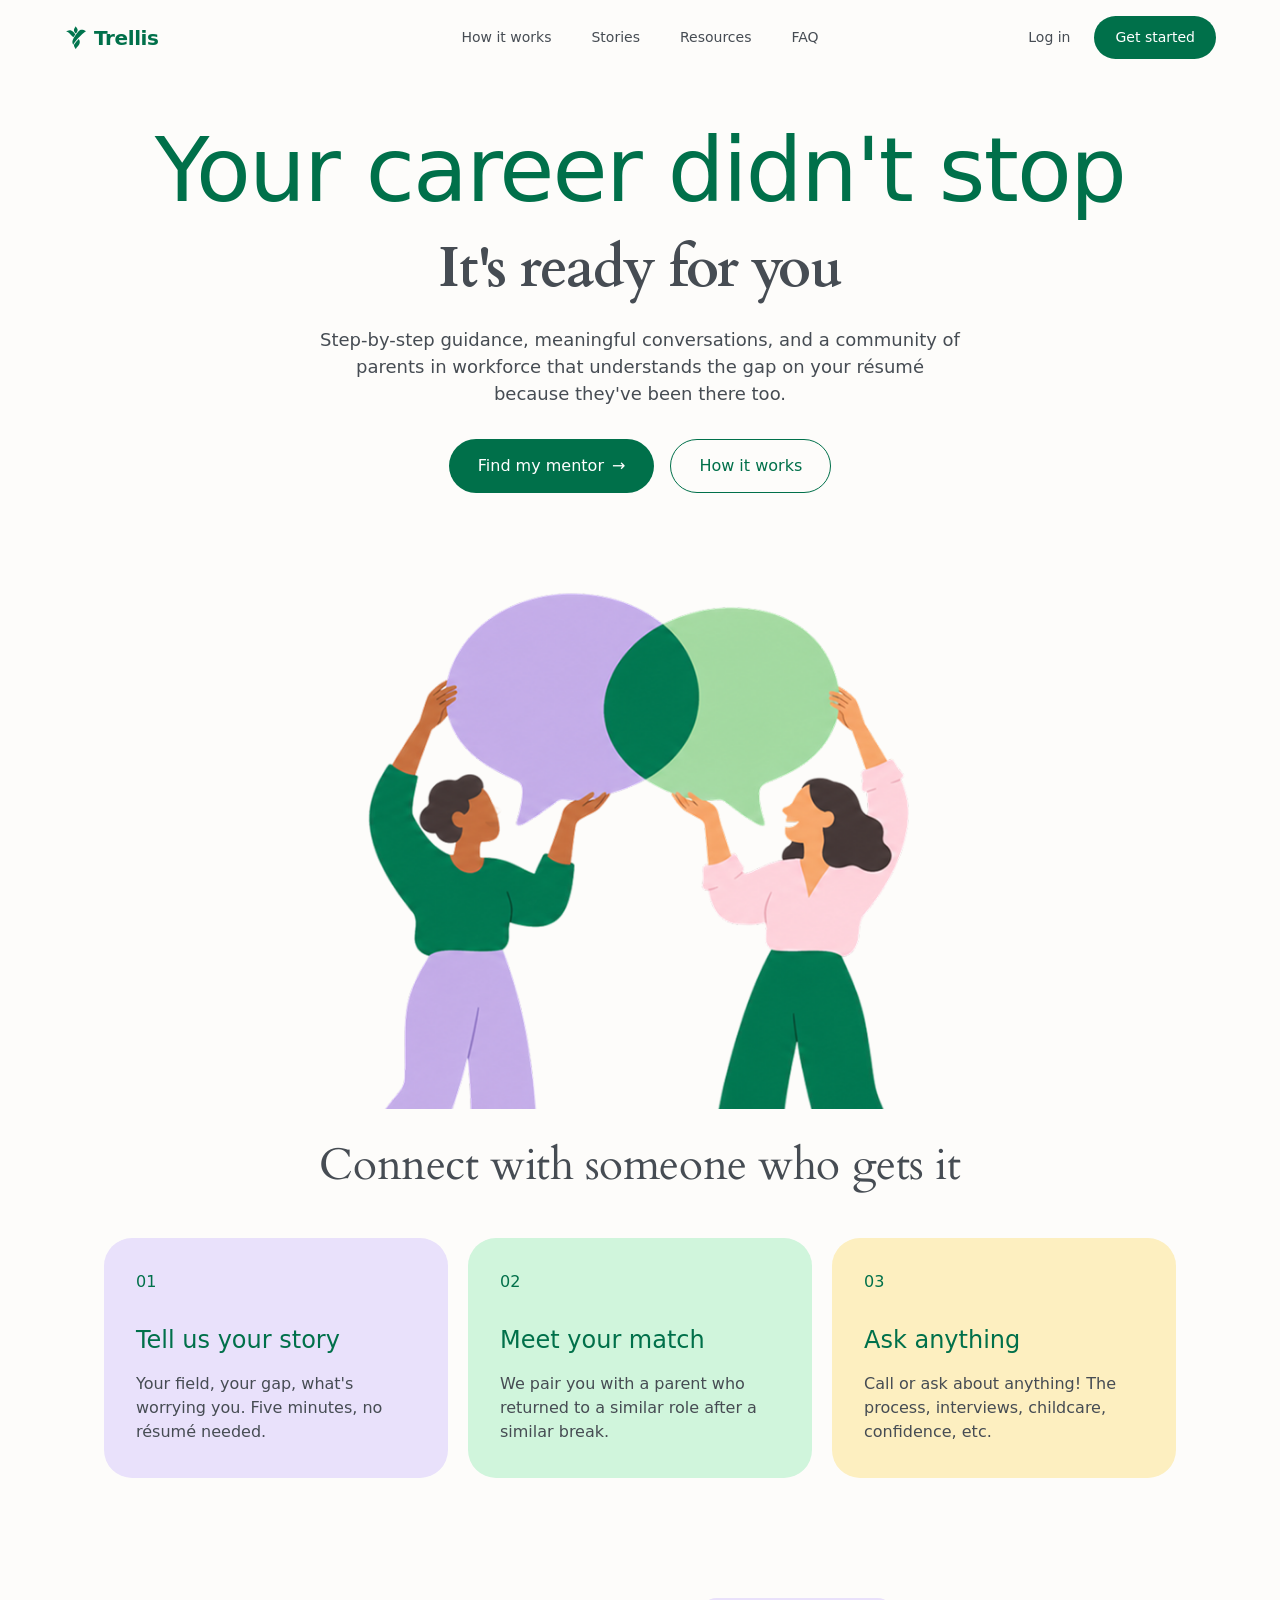
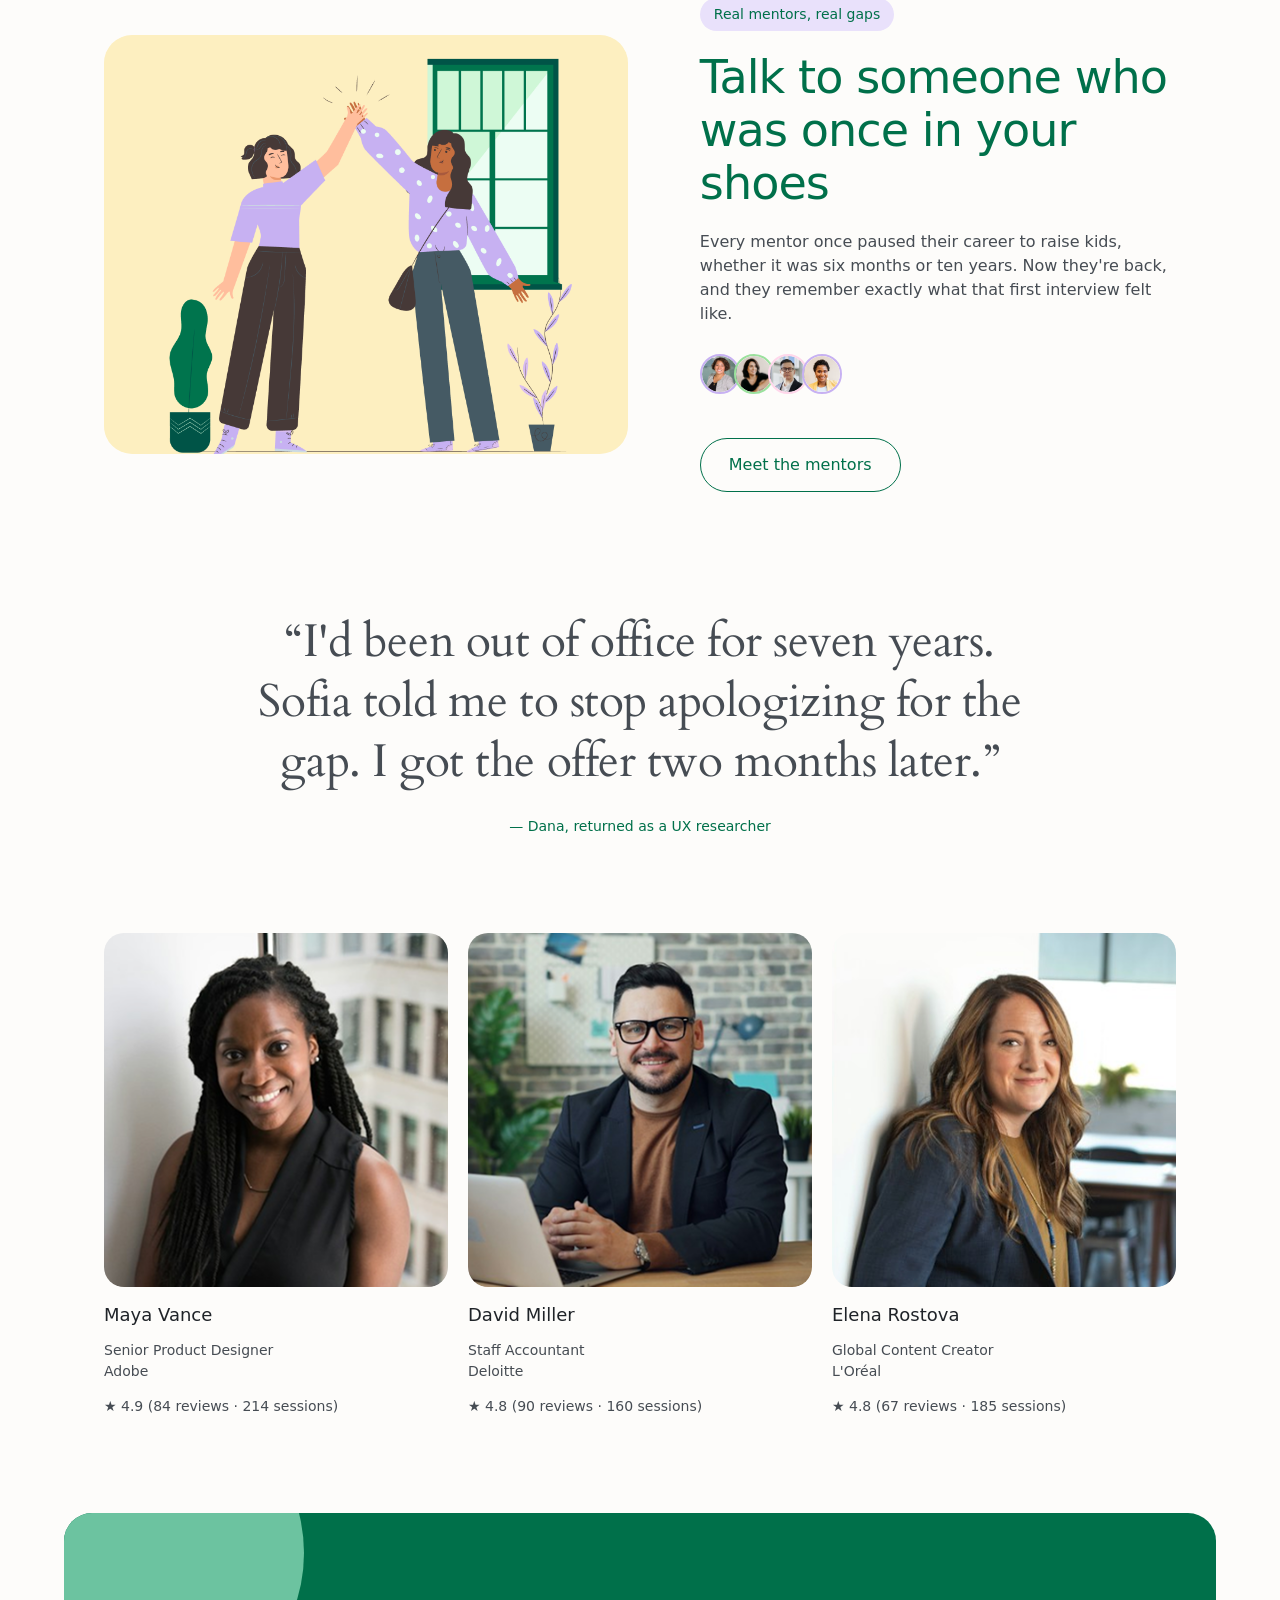
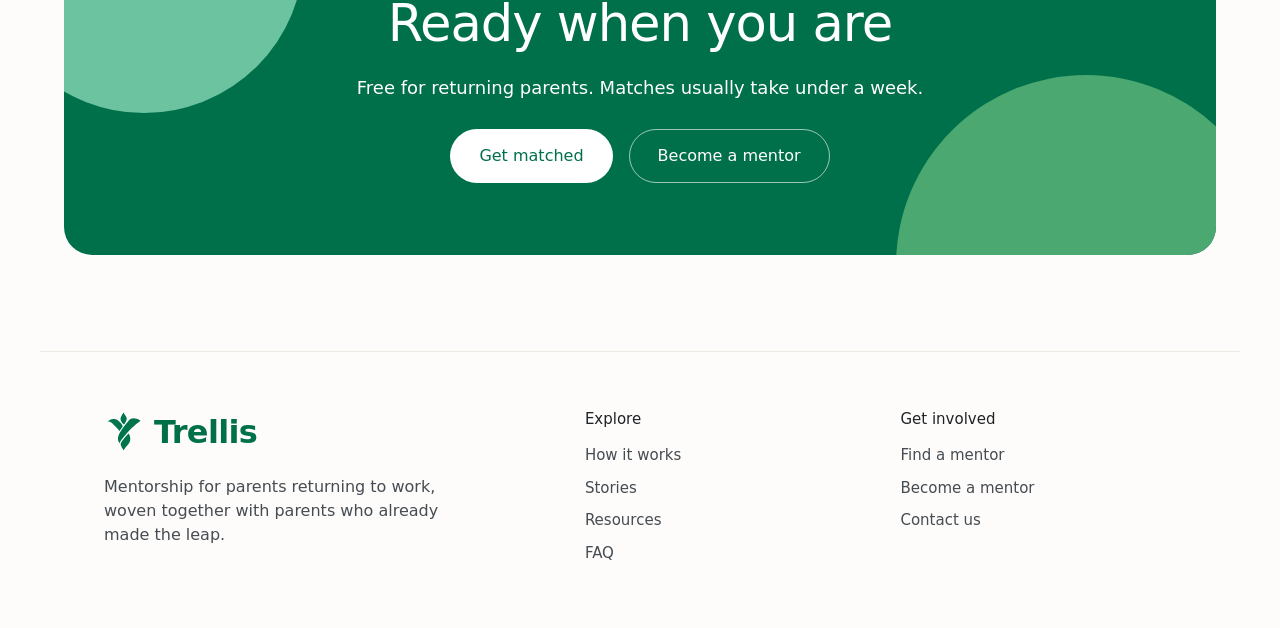
==== index.html @ afc4053a "transferring figma to CODE" ====
<!DOCTYPE html>
<html lang="en">
<head>
  <meta charset="utf-8">
  <meta name="viewport" content="width=device-width, initial-scale=1">
  <title>Trellis: Mentorship for parents returning to work</title>
  <link rel="preconnect" href="https://fonts.googleapis.com">
  <link rel="preconnect" href="https://fonts.gstatic.com" crossorigin>
  <link href="https://fonts.googleapis.com/css2?family=Cardo:wght@400;700&family=Google+Sans+Flex:wght@400;500;600&display=swap" rel="stylesheet">
  <link rel="stylesheet" href="style.css">
</head>
<body>

<header class="nav">
  <a class="logo" href="index.html"><img src="images/logo.svg" alt="" width="24" height="24">Trellis</a>
  <nav class="nav-links" aria-label="Primary">
    <a href="how-it-works.html">How it works</a>
    <a href="stories.html">Stories</a>
    <a href="resources.html">Resources</a>
    <a href="faq.html">FAQ</a>
  </nav>
  <div class="nav-actions">
    <a href="signup.html">Log in</a>
    <a class="btn btn-sm btn-primary" href="signup.html">Get started</a>
  </div>
</header>

<main id="top">
  <!-- Hero -->
  <section class="hero">
    <h1>Your career didn't stop <span class="serif">It's ready for you</span></h1>
    <p class="lede">Step-by-step guidance, meaningful conversations, and a community of parents in workforce that understands the gap on your résumé because they've been there too.</p>
    <div class="btn-row">
      <a class="btn btn-primary">Find my mentor <span aria-hidden="true">→</span></a>
      <a class="btn btn-outline">How it works</a>
    </div>
    <img class="hero-art" src="images/hero-illustration.png" alt="Two women holding overlapping speech bubbles">
  </section>

  <!-- Steps -->
  <section class="steps" id="how-it-works">
    <h2 class="serif section-title">Connect with someone who gets it</h2>
    <div class="card-grid">
      <article class="step step-lavender">
        <span class="step-num">01</span>
        <h3>Tell us your story</h3>
        <p>Your field, your gap, what's worrying you. Five minutes, no résumé needed.</p>
      </article>
      <article class="step step-mint">
        <span class="step-num">02</span>
        <h3>Meet your match</h3>
        <p>We pair you with a parent who returned to a similar role after a similar break.</p>
      </article>
      <article class="step step-yellow">
        <span class="step-num">03</span>
        <h3>Ask anything</h3>
        <p>Call or ask about anything! The process, interviews, childcare, confidence, etc.</p>
      </article>
    </div>
  </section>

  <!-- Feature split -->
  <section class="split">
    <div class="split-art">
      <img src="images/mentors-illustration.png" alt="Two women high-fiving next to a window">
    </div>
    <div class="split-copy">
      <span class="chip">Real mentors, real gaps</span>
      <h2>Talk to someone who was once in your shoes</h2>
      <p>Every mentor once paused their career to raise kids, whether it was six months or ten years. Now they're back, and they remember exactly what that first interview felt like.</p>
      <div class="avatars" aria-hidden="true">
        <img src="images/avatar-1.svg" alt=""><img src="images/avatar-2.svg" alt=""><img src="images/avatar-3.svg" alt=""><img src="images/avatar-4.svg" alt="">
      </div>
      <a class="btn btn-outline" href="#mentors">Meet the mentors</a>
    </div>
  </section>

  <!-- Quote -->
  <section class="quote" id="stories">
    <blockquote class="serif">“I'd been out of office for seven years. Sofia told me to stop apologizing for the gap. I got the offer two months later.”</blockquote>
    <p class="quote-by">— Dana, returned as a UX researcher</p>
  </section>

  <!-- Mentors -->
  <section class="mentors" id="mentors">
    <article class="mentor">
      <img src="images/mentor-maya.png" alt="Maya Vance">
      <h3>Maya Vance</h3>
      <p class="role">Senior Product Designer<br>Adobe</p>
      <p class="rating">★ 4.9 (84 reviews · 214 sessions)</p>
    </article>
    <article class="mentor">
      <img src="images/mentor-david.png" alt="David Miller">
      <h3>David Miller</h3>
      <p class="role">Staff Accountant<br>Deloitte</p>
      <p class="rating">★ 4.8 (90 reviews · 160 sessions)</p>
    </article>
    <article class="mentor">
      <img src="images/mentor-elena.png" alt="Elena Rostova">
      <h3>Elena Rostova</h3>
      <p class="role">Global Content Creator<br>L'Oréal</p>
      <p class="rating">★ 4.8 (67 reviews · 185 sessions)</p>
    </article>
  </section>

  <!-- CTA -->
  <section class="cta" id="get-started">
    <h2>Ready when you are</h2>
    <p>Free for returning parents. Matches usually take under a week.</p>
    <div class="btn-row">
      <a class="btn btn-white" href="signup.html">Get matched</a>
      <a class="btn btn-ghost" href="signup.html">Become a mentor</a>
    </div>
  </section>
</main>

<footer class="footer">
  <div class="footer-brand">
    <a class="logo logo-lg" href="#top"><img src="images/logo.svg" alt="" width="40" height="40">Trellis</a>
    <p>Mentorship for parents returning to work, woven together with parents who already made the leap.</p>
  </div>
  <nav class="footer-col" aria-label="Explore">
    <h4>Explore</h4>
    <a href="how-it-works.html">How it works</a>
    <a href="stories.html">Stories</a>
    <a href="resources.html">Resources</a>
    <a href="faq.html">FAQ</a>
  </nav>
  <nav class="footer-col" aria-label="Get involved">
    <h4>Get involved</h4>
    <a href="signup.html">Find a mentor</a>
    <a href="signup.html">Become a mentor</a>
    <a href="mailto:kriuprety@gmail.com">Contact us</a>
  </nav>
</footer>

</body>
</html>
---- style.css ----
:root {
    --bg: #fdfcfa;
    --green: #00704a;
    --green-dark: #00583b;
    --green-light: #6cc3a0;
    --green-mid: #4aa870;
    --green-lightest: #9BE19D;
    --text: #464c53;
    --text-strong: #1f2328;
    --lavender: #e9e1fb;
    --purple: #C7B1F2;
    --pink: #FFD7EB;
    --lavender-text: #4b3a8f;
    --mint: #d0f5dc;
    --yellow: #fdefc0;
    --radius-card: 28px;
    --radius-pill: 999px;
    --max: 1200px;
    --pad: clamp(20px, 5vw, 64px);
    --font-sans: "Google Sans Flex", "Google Sans", system-ui, sans-serif;
    --font-serif: Cardo, Georgia, serif;
  }
  
  *, *::before, *::after { box-sizing: border-box; }
  html { scroll-behavior: smooth; }
  body { margin: 0; background: var(--bg); color: var(--text); font-family: var(--font-sans); line-height: 1.5; }
  img { max-width: 100%; display: block; }
  h1, h2, h3, h4, p { margin: 0; }
  a { color: inherit; text-decoration: none; }
  a:focus-visible { outline: 3px solid var(--green-light); outline-offset: 3px; }
  .serif { font-family: var(--font-serif); font-weight: 700; }
  
  /* ---------- Buttons ---------- */
  .btn { display: inline-flex; align-items: center; gap: 8px; padding: 14px 28px; border-radius: var(--radius-pill); border: 1.5px solid transparent; font-size: 16px; font-weight: 500; transition: background .2s, color .2s; }
  .btn-sm { padding: 10px 20px; font-size: 14px; }
  .btn-primary { background: var(--green); color: #fff; }
  .btn-primary:hover { background: var(--green-dark); }
  .btn-outline { border-color: var(--green); color: var(--green); }
  .btn-outline:hover { background: var(--green); color: #fff; }
  .btn-white { background: #fff; color: var(--green); }
  .btn-ghost { border-color: rgba(255,255,255,.6); color: #fff; }
  .btn-ghost:hover { background: rgba(255,255,255,.12); }
  .btn-row { display: flex; gap: 16px; justify-content: center; flex-wrap: wrap; }
  
  /* ---------- Nav ---------- */
  .nav { display: grid; grid-template-columns: 1fr auto 1fr; align-items: center; padding: 16px var(--pad); font-size: 14px; }
  .logo { display: inline-flex; align-items: center; gap: 6px; color: var(--green); font-weight: 600; font-size: 20px; letter-spacing: -.02em; }
  .logo-lg { font-size: 32px; gap: 10px; }
  .nav-links { display: flex; gap: 40px; }
  .nav-actions { display: flex; align-items: center; gap: 24px; justify-self: end; }
  
  /* ---------- Hero ---------- */
  .hero { max-width: var(--max); margin: 0 auto; padding: 48px var(--pad) 0; text-align: center; }
  .hero h1 { display: flex; flex-direction: column; align-items: center; font-weight: 500; font-size: clamp(44px, 7vw, 101px); line-height: 1.05; letter-spacing: -.02em; color: var(--green); }
  .hero h1 .serif { font-size: clamp(32px, 4.4vw, 63px); letter-spacing: -.022em; color: var(--text); margin-top: 8px; margin-top: 2%; }
  .lede { max-width: 640px; margin: 28px auto 32px; font-size: 18px; }
  .hero-art { width: min(100%, 560px); aspect-ratio: 1 / 1; margin: 56px auto 0; background: transparent; }
  
  /* ---------- Steps ---------- */
  .steps { max-width: var(--max); margin: 0 auto; padding: 24px var(--pad) 0; }
  .section-title { text-align: center; font-weight: 400; font-size: clamp(28px, 3.4vw, 44px); letter-spacing: -.01em; margin-bottom: 40px; }
  .card-grid { display: grid; grid-template-columns: repeat(3, 1fr); gap: 20px; }
  .step { padding: 32px; border-radius: var(--radius-card); min-height: 240px; display: flex; flex-direction: column; }
  .step-num { color: var(--green); font-size: 16px; }
  .step h3 { margin: 28px 0 14px; font-size: 24px; font-weight: 500; color: var(--green); }
  .step p { max-width: 32ch; }
  .step-lavender { background: var(--lavender); }
  .step-mint { background: var(--mint); }
  .step-yellow { background: var(--yellow); }
  
  /* ---------- Split feature ---------- */
  .split { max-width: var(--max); margin: 120px auto 0; padding: 0 var(--pad); display: grid; grid-template-columns: 1.1fr 1fr; gap: 72px; align-items: center; }
  .split-art img { width: 100%; aspect-ratio: 1 / 0.8; object-fit: cover; border-radius: var(--radius-card); background: var(--yellow); }
  .split-copy { display: flex; flex-direction: column; align-items: flex-start; gap: 20px; }
  .chip { padding: 6px 14px; border-radius: var(--radius-pill); background: var(--lavender); color: var(--green); font-size: 14px; }
  .split-copy h2 { font-size: clamp(32px, 3.6vw, 48px); font-weight: 500; line-height: 1.15; letter-spacing: -.02em; color: var(--green); }
  .avatars { display: flex; margin: 8px 0 24px; }
  .avatars img { width: 40px; height: 40px; 
     object-fit: cover; margin-left: -6px; }
  .avatars img:first-child { margin-left: 0; }
  .avatars img[src="images/avatar-1.svg"]  {
    border-radius: 50%; border: 2px solid var(--purple);
  }

  .avatars img[src="images/avatar-2.svg"]  {
    border-radius: 50%; border: 2px solid var(--green-lightest);
  }
  

  .avatars img[src="images/avatar-3.svg"]  {
    border-radius: 50%; border: 2px solid var(--pink);
  }
  

  .avatars img[src="images/avatar-4.svg"]  {
    border-radius: 50%; border: 2px solid var(--purple);
  }
  
  
  /* ---------- Quote ---------- */
  .quote { max-width: 900px; margin: 120px auto 0; padding: 0 var(--pad); text-align: center; }
  .quote blockquote { margin: 0; font-weight: 400; font-size: clamp(28px, 3.6vw, 48px); line-height: 1.3; letter-spacing: -.01em; color: var(--text); }
  .quote-by { margin-top: 24px; font-size: 14px; color: var(--green); }
  
  /* ---------- Mentors ---------- */
  .mentors { max-width: var(--max); margin: 96px auto 0; padding: 0 var(--pad); display: grid; grid-template-columns: repeat(3, 1fr); gap: 20px; }
  .mentor img { width: 100%; aspect-ratio: 1 / 1.03; object-fit: cover; border-radius: 20px; margin-bottom: 14px; }
  .mentor h3 { font-size: 18px; font-weight: 500; color: var(--text-strong); }
  .role { margin-top: 12px; font-size: 14px; }
  .rating { margin-top: 14px; font-size: 14px; }
  
  /* ---------- CTA ---------- */
  .cta { position: relative; overflow: hidden; max-width: calc(var(--max) - 0px); margin: 96px auto 0; width: calc(100% - 2 * var(--pad)); padding: 72px 24px; border-radius: var(--radius-card); background: var(--green); color: #fff; text-align: center; isolation: isolate; }
  .cta::before, .cta::after { content: ""; position: absolute; border-radius: 50%; z-index: -1; }
  .cta::before { width: 320px; height: 320px; background: var(--green-light); top: -120px; left: -80px; }
  .cta::after { width: 380px; height: 380px; background: var(--green-mid); right: -60px; bottom: -200px; }
  .cta h2 { font-size: clamp(36px, 4vw, 56px); font-weight: 500; letter-spacing: -.02em; }
  .cta p { margin: 12px 0 28px; font-size: 18px; }
  
  /* ---------- Footer ---------- */
  .footer { max-width: var(--max); margin: 96px auto 0; padding: 56px var(--pad) 64px; display: grid; grid-template-columns: 1.6fr 1fr 1fr; gap: 40px; border-top: 1px solid #ece9e2; }
  .footer-brand p { margin-top: 16px; max-width: 36ch; }
  .footer-col { display: flex; flex-direction: column; gap: 10px; font-size: 15px; }
  .footer-col h4 { font-size: 15px; font-weight: 500; color: var(--text-strong); margin-bottom: 4px; }
  .footer-col a:hover, .nav a:hover { color: var(--green); }
  
  /* ---------- Responsive ---------- */
  @media (max-width: 900px) {
    .nav { grid-template-columns: 1fr auto; }
    .nav-links { display: none; }
    .card-grid, .mentors { grid-template-columns: 1fr; }
    .split { grid-template-columns: 1fr; gap: 40px; margin-top: 80px; }
    .footer { grid-template-columns: 1fr 1fr; }
    .footer-brand { grid-column: 1 / -1; }
  }
  @media (prefers-reduced-motion: reduce) { html { scroll-behavior: auto; } .btn { transition: none; } }
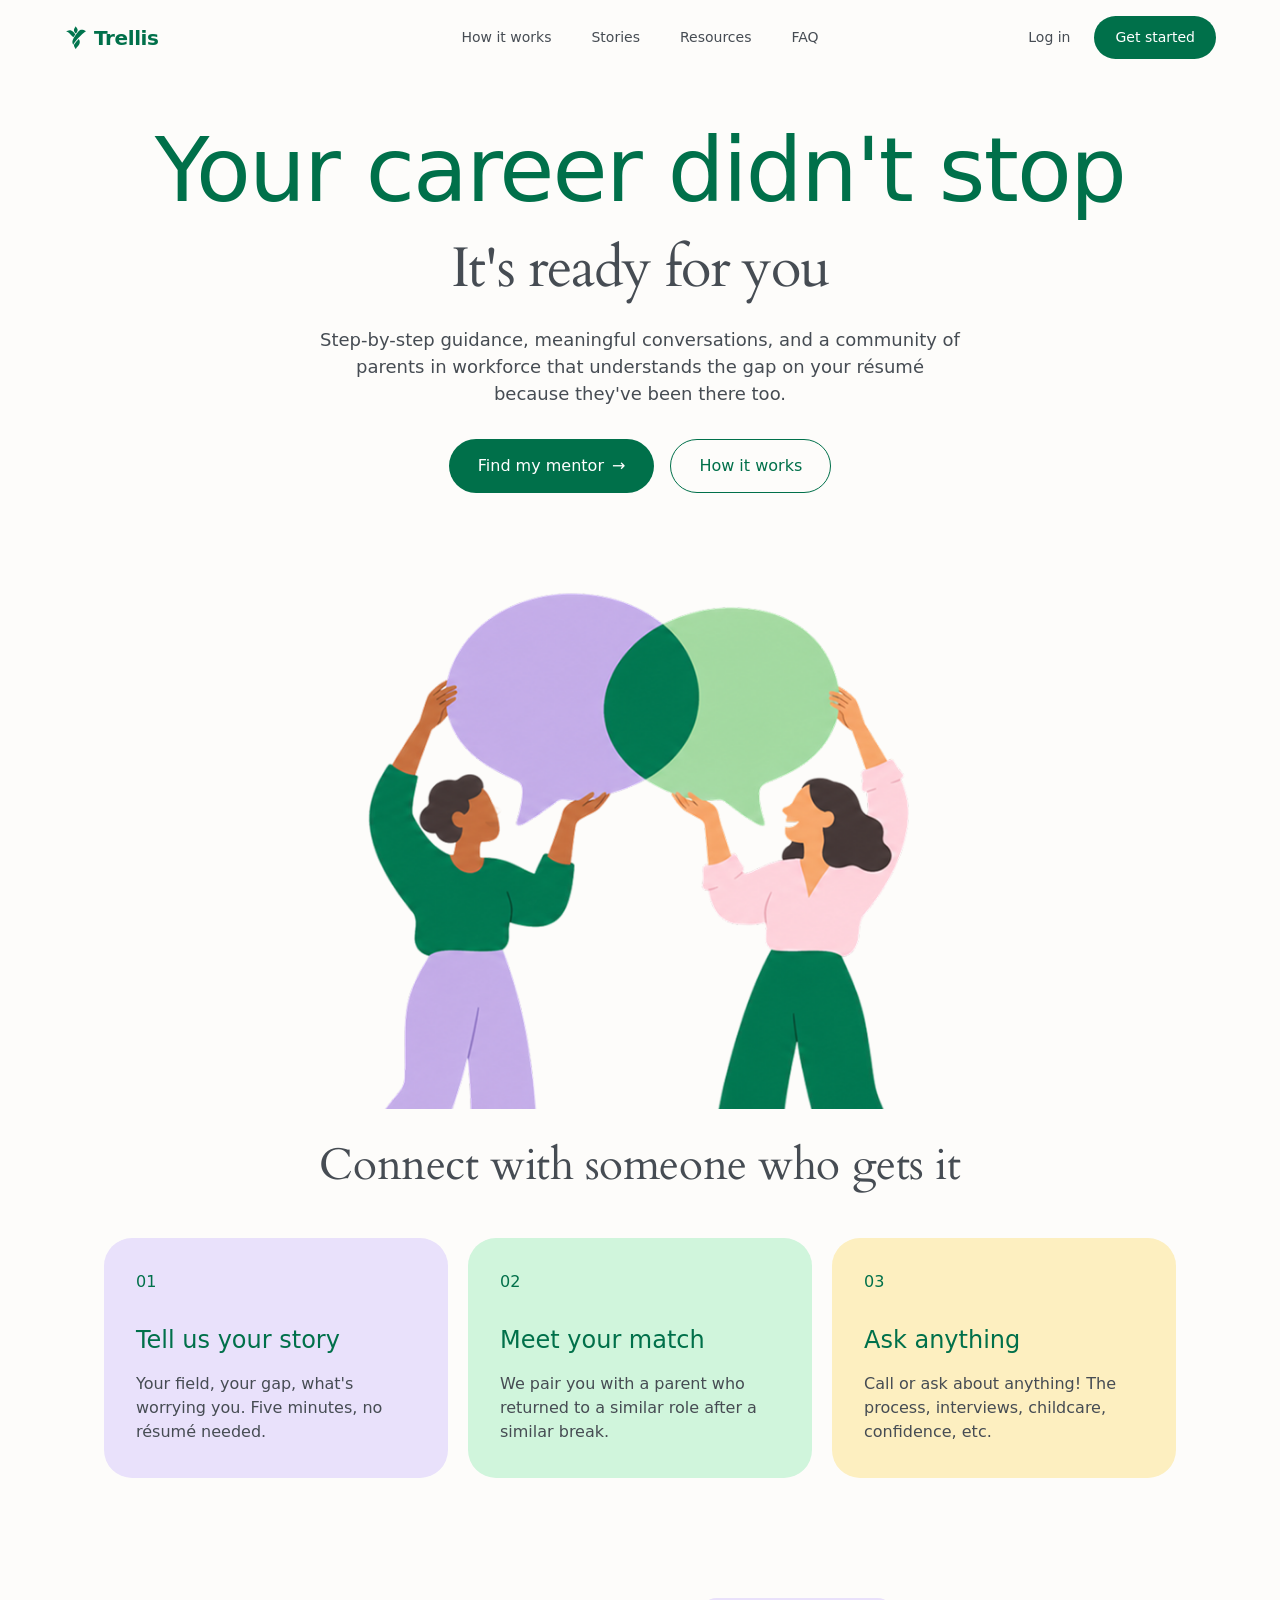
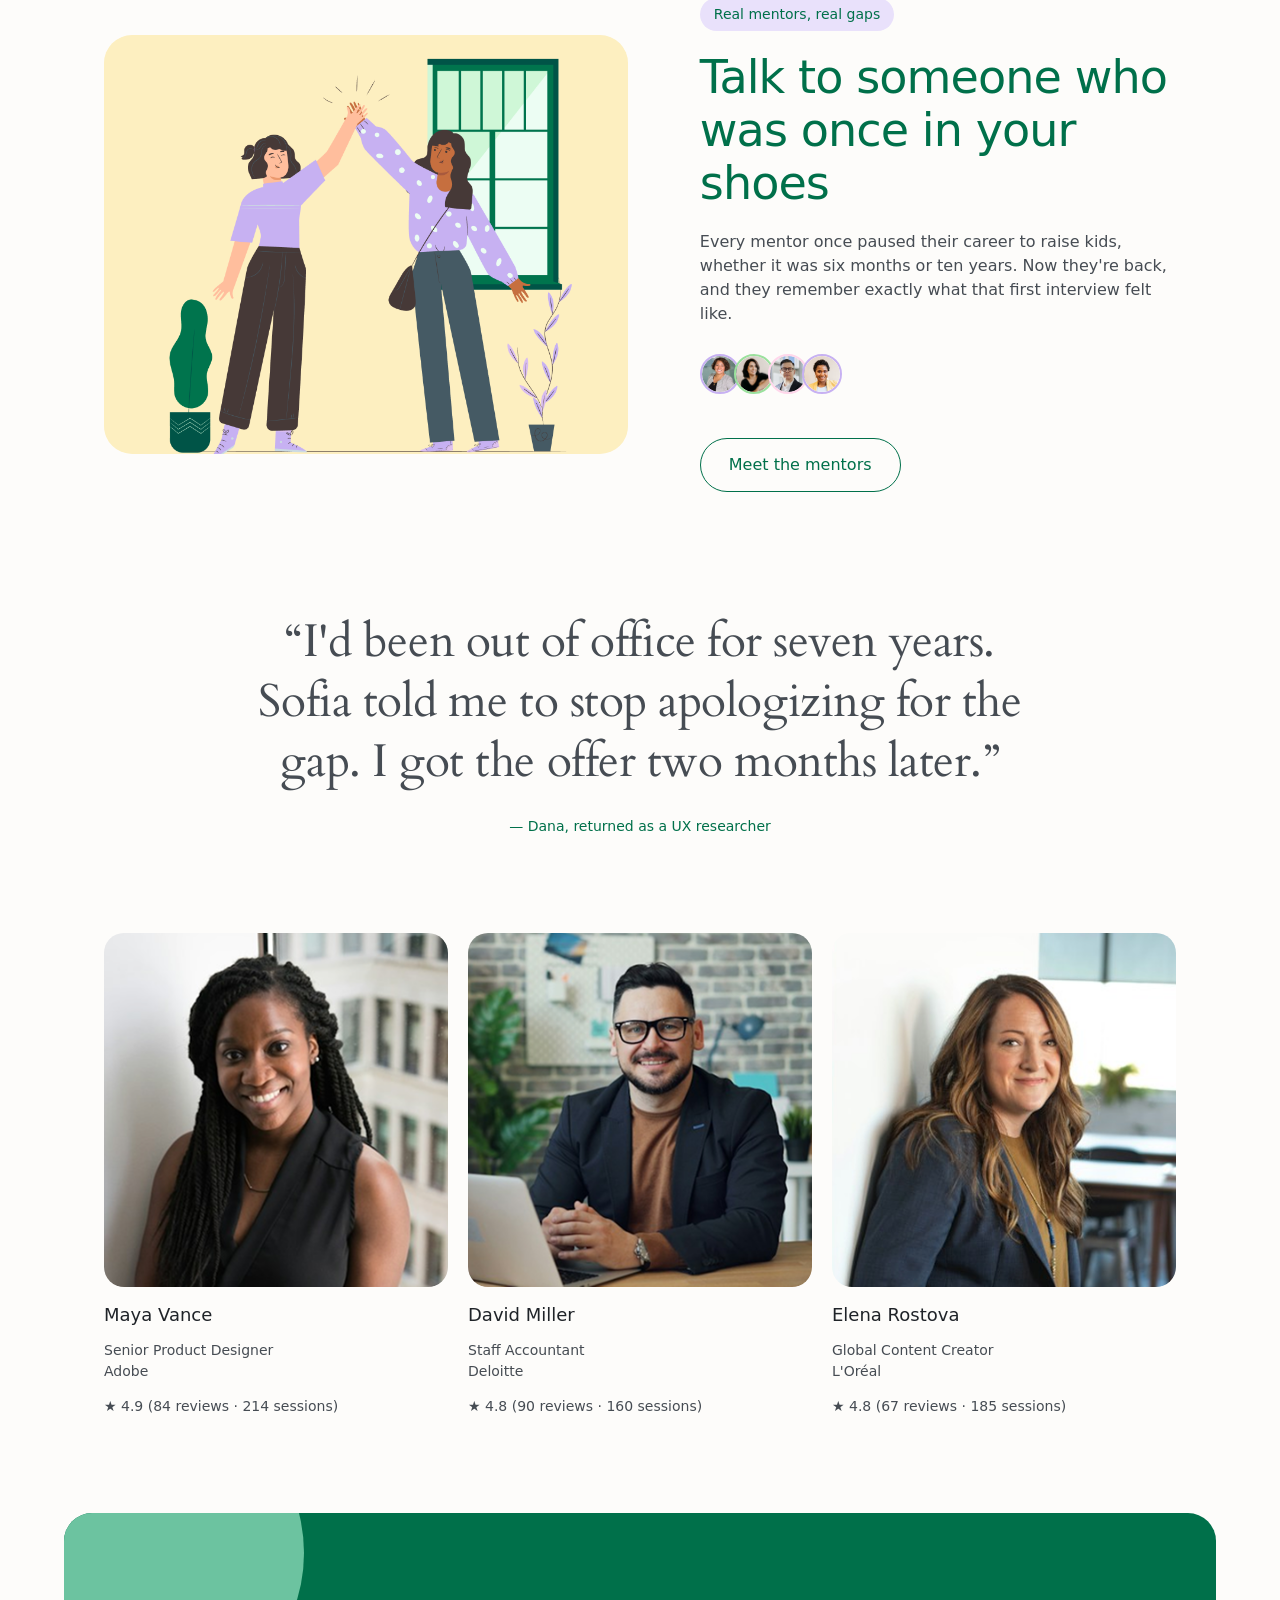
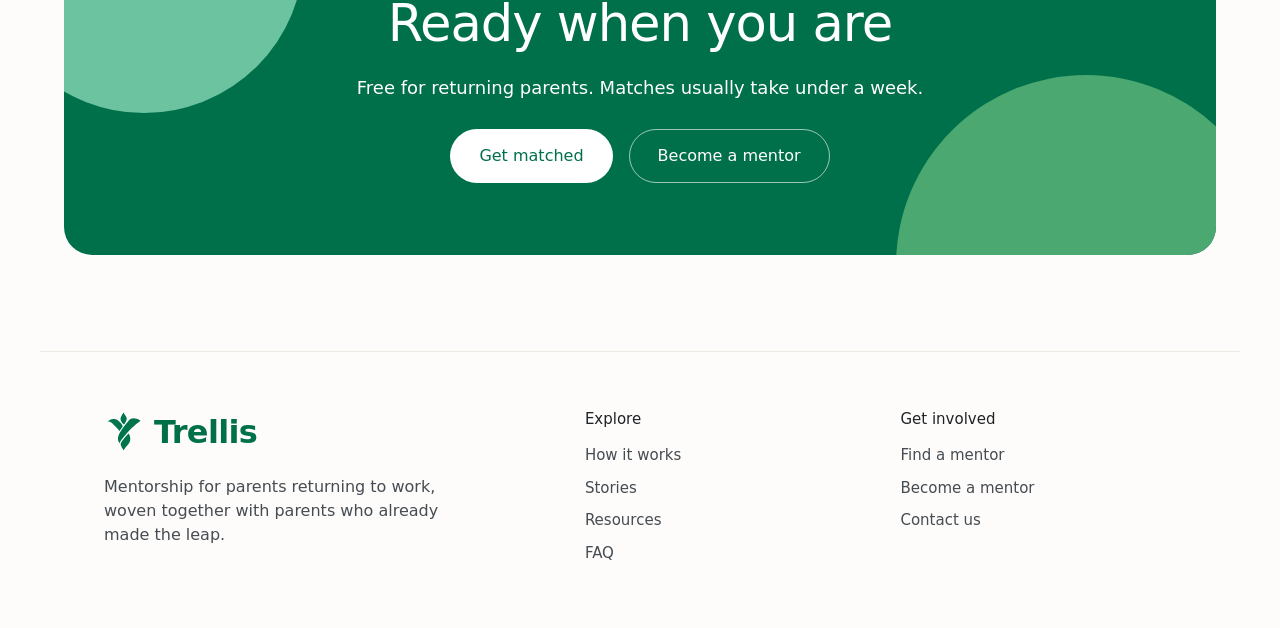
==== commit ee64e3cd: "fixing button href" ====
--- a/index.html
+++ b/index.html
@@ -31,8 +31,8 @@
     <h1>Your career didn't stop <span class="serif">It's ready for you</span></h1>
     <p class="lede">Step-by-step guidance, meaningful conversations, and a community of parents in workforce that understands the gap on your résumé because they've been there too.</p>
     <div class="btn-row">
-      <a class="btn btn-primary">Find my mentor <span aria-hidden="true">→</span></a>
-      <a class="btn btn-outline">How it works</a>
+      <a class="btn btn-primary" href="signup.html">Find my mentor <span aria-hidden="true">→</span></a>
+      <a class="btn btn-outline" href="how-it-works.html">How it works</a>
     </div>
     <img class="hero-art" src="images/hero-illustration.png" alt="Two women holding overlapping speech bubbles">
   </section>
--- a/style.css
+++ b/style.css
@@ -28,7 +28,7 @@
   h1, h2, h3, h4, p { margin: 0; }
   a { color: inherit; text-decoration: none; }
   a:focus-visible { outline: 3px solid var(--green-light); outline-offset: 3px; }
-  .serif { font-family: var(--font-serif); font-weight: 700; }
+  .serif { font-family: var(--font-serif); font-weight: 500; }
   
   /* ---------- Buttons ---------- */
   .btn { display: inline-flex; align-items: center; gap: 8px; padding: 14px 28px; border-radius: var(--radius-pill); border: 1.5px solid transparent; font-size: 16px; font-weight: 500; transition: background .2s, color .2s; }
